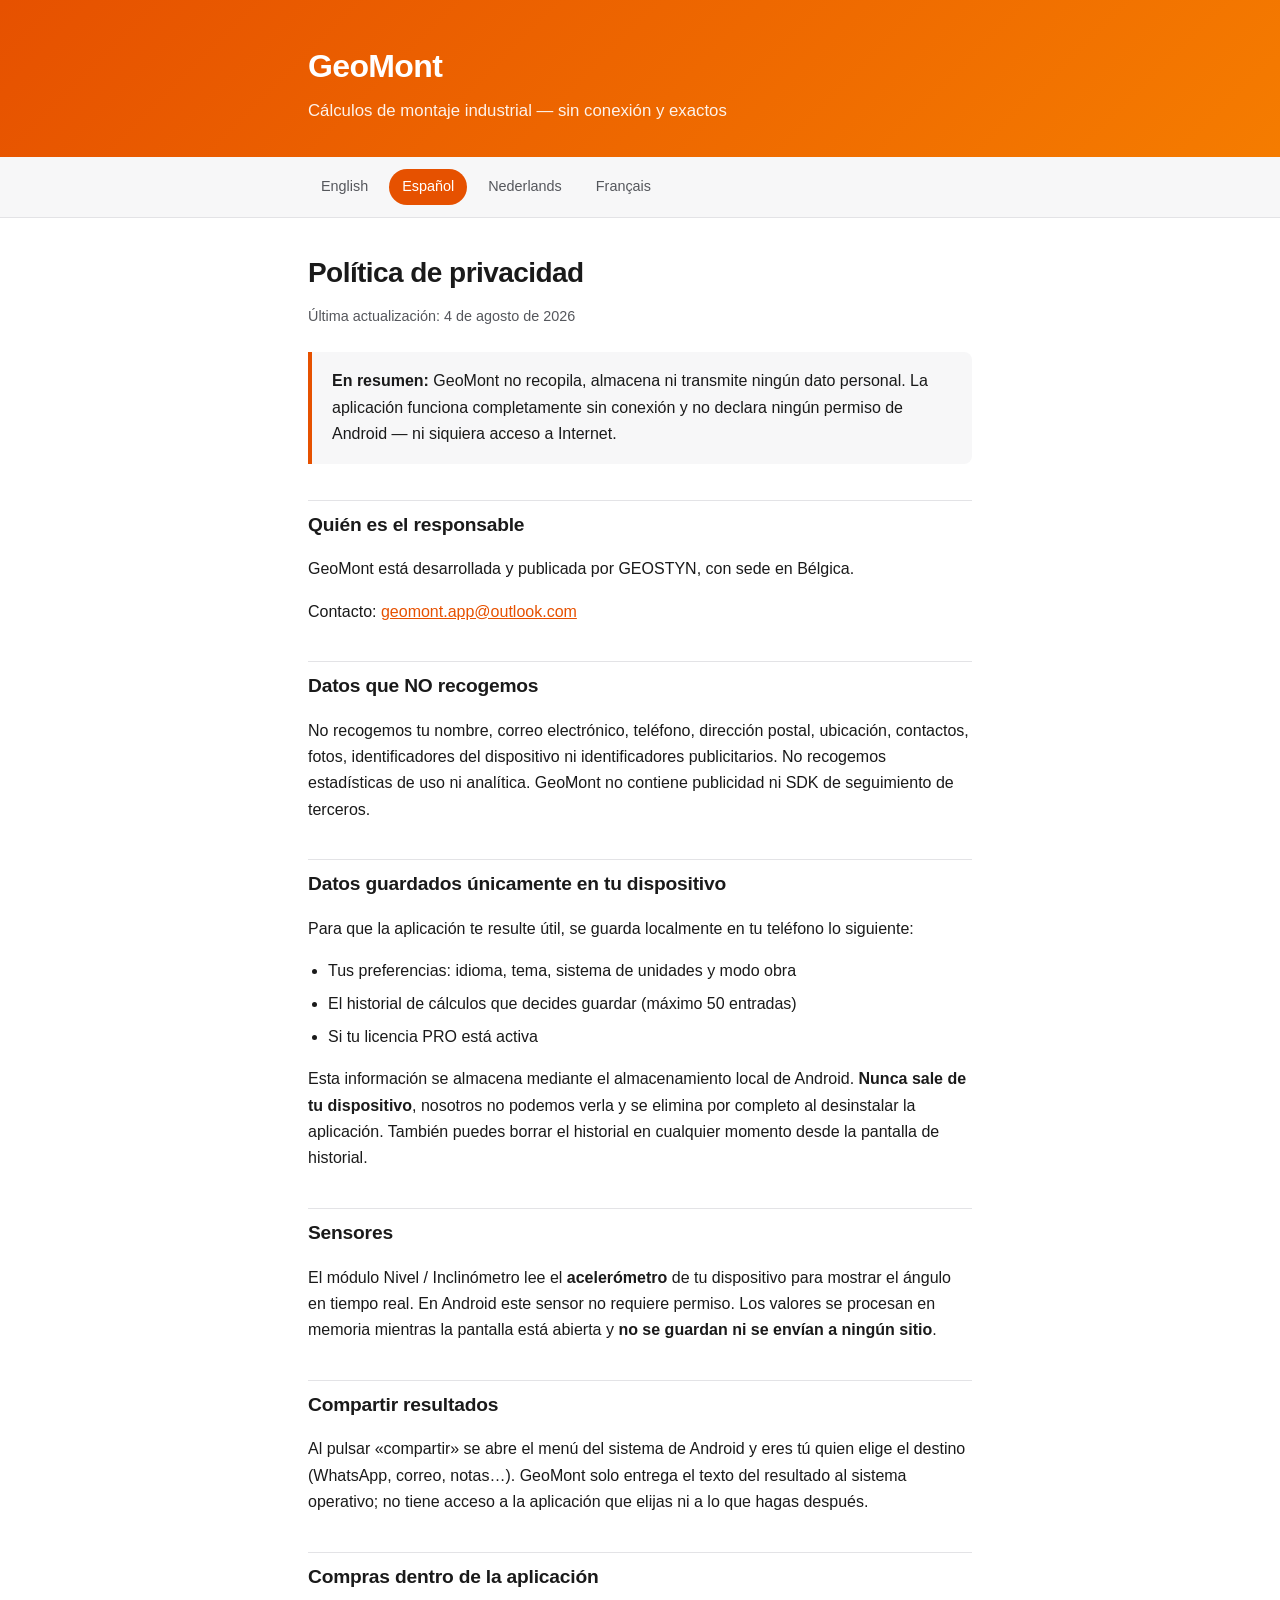
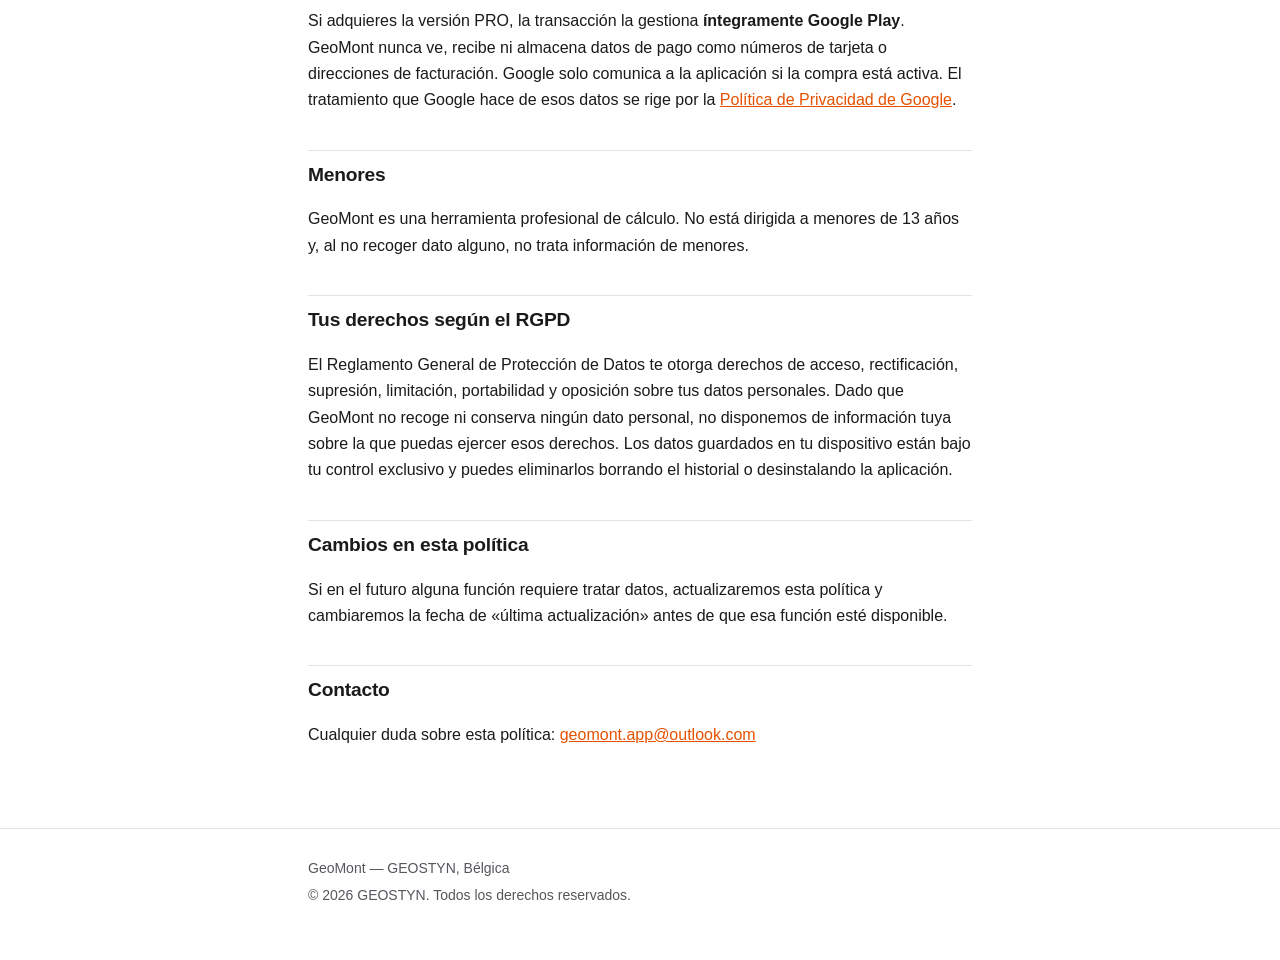
==== es.html @ 4f757c9f "Politica de privacidad de GeoMont en EN/ES/NL/FR Sitio estatico para GitHub Pages. Requisito obligat" ====
<!doctype html>
<html lang="es">
<head>
<meta charset="utf-8">
<meta name="viewport" content="width=device-width, initial-scale=1">
<title>GeoMont — Política de privacidad</title>
<meta name="description" content="Política de privacidad de GeoMont, la calculadora de montaje industrial sin conexión. GeoMont no recoge ningún dato personal.">
<link rel="stylesheet" href="style.css">
</head>
<body>

<header>
  <div class="wrap">
    <p class="brand">GeoMont</p>
    <p class="tagline">Cálculos de montaje industrial — sin conexión y exactos</p>
  </div>
</header>

<nav>
  <div class="wrap">
    <a href="index.html">English</a>
    <a href="es.html" aria-current="page">Español</a>
    <a href="nl.html">Nederlands</a>
    <a href="fr.html">Français</a>
  </div>
</nav>

<main>
  <div class="wrap">
    <h1>Política de privacidad</h1>
    <p class="updated">Última actualización: 4 de agosto de 2026</p>

    <div class="callout">
      <p><strong>En resumen:</strong> GeoMont no recopila, almacena ni transmite ningún dato personal. La aplicación funciona completamente sin conexión y no declara ningún permiso de Android — ni siquiera acceso a Internet.</p>
    </div>

    <h2>Quién es el responsable</h2>
    <p>GeoMont está desarrollada y publicada por GEOSTYN, con sede en Bélgica.</p>
    <p>Contacto: <a href="mailto:geomont.app@outlook.com">geomont.app@outlook.com</a></p>

    <h2>Datos que NO recogemos</h2>
    <p>No recogemos tu nombre, correo electrónico, teléfono, dirección postal, ubicación, contactos, fotos, identificadores del dispositivo ni identificadores publicitarios. No recogemos estadísticas de uso ni analítica. GeoMont no contiene publicidad ni SDK de seguimiento de terceros.</p>

    <h2>Datos guardados únicamente en tu dispositivo</h2>
    <p>Para que la aplicación te resulte útil, se guarda localmente en tu teléfono lo siguiente:</p>
    <ul>
      <li>Tus preferencias: idioma, tema, sistema de unidades y modo obra</li>
      <li>El historial de cálculos que decides guardar (máximo 50 entradas)</li>
      <li>Si tu licencia PRO está activa</li>
    </ul>
    <p>Esta información se almacena mediante el almacenamiento local de Android. <strong>Nunca sale de tu dispositivo</strong>, nosotros no podemos verla y se elimina por completo al desinstalar la aplicación. También puedes borrar el historial en cualquier momento desde la pantalla de historial.</p>

    <h2>Sensores</h2>
    <p>El módulo Nivel / Inclinómetro lee el <strong>acelerómetro</strong> de tu dispositivo para mostrar el ángulo en tiempo real. En Android este sensor no requiere permiso. Los valores se procesan en memoria mientras la pantalla está abierta y <strong>no se guardan ni se envían a ningún sitio</strong>.</p>

    <h2>Compartir resultados</h2>
    <p>Al pulsar «compartir» se abre el menú del sistema de Android y eres tú quien elige el destino (WhatsApp, correo, notas…). GeoMont solo entrega el texto del resultado al sistema operativo; no tiene acceso a la aplicación que elijas ni a lo que hagas después.</p>

    <h2>Compras dentro de la aplicación</h2>
    <p>Si adquieres la versión PRO, la transacción la gestiona <strong>íntegramente Google Play</strong>. GeoMont nunca ve, recibe ni almacena datos de pago como números de tarjeta o direcciones de facturación. Google solo comunica a la aplicación si la compra está activa. El tratamiento que Google hace de esos datos se rige por la <a href="https://policies.google.com/privacy">Política de Privacidad de Google</a>.</p>

    <h2>Menores</h2>
    <p>GeoMont es una herramienta profesional de cálculo. No está dirigida a menores de 13 años y, al no recoger dato alguno, no trata información de menores.</p>

    <h2>Tus derechos según el RGPD</h2>
    <p>El Reglamento General de Protección de Datos te otorga derechos de acceso, rectificación, supresión, limitación, portabilidad y oposición sobre tus datos personales. Dado que GeoMont no recoge ni conserva ningún dato personal, no disponemos de información tuya sobre la que puedas ejercer esos derechos. Los datos guardados en tu dispositivo están bajo tu control exclusivo y puedes eliminarlos borrando el historial o desinstalando la aplicación.</p>

    <h2>Cambios en esta política</h2>
    <p>Si en el futuro alguna función requiere tratar datos, actualizaremos esta política y cambiaremos la fecha de «última actualización» antes de que esa función esté disponible.</p>

    <h2>Contacto</h2>
    <p>Cualquier duda sobre esta política: <a href="mailto:geomont.app@outlook.com">geomont.app@outlook.com</a></p>
  </div>
</main>

<footer>
  <div class="wrap">
    <p>GeoMont — GEOSTYN, Bélgica</p>
    <p>© 2026 GEOSTYN. Todos los derechos reservados.</p>
  </div>
</footer>

</body>
</html>
---- style.css ----
:root {
  --orange: #E65100;
  --orange-light: #F57C00;
  --bg: #ffffff;
  --surface: #f7f7f8;
  --text: #1a1a1a;
  --text-soft: #55575c;
  --border: #e3e3e6;
}

@media (prefers-color-scheme: dark) {
  :root {
    --bg: #131316;
    --surface: #1c1c20;
    --text: #ececee;
    --text-soft: #a8a9ad;
    --border: #2c2c31;
  }
}

* { box-sizing: border-box; }

body {
  margin: 0;
  background: var(--bg);
  color: var(--text);
  font-family: -apple-system, BlinkMacSystemFont, "Segoe UI", Roboto, Helvetica, Arial, sans-serif;
  line-height: 1.65;
  -webkit-font-smoothing: antialiased;
}

header {
  background: linear-gradient(135deg, var(--orange) 0%, var(--orange-light) 100%);
  color: #fff;
  padding: 2.5rem 1.25rem 2rem;
}

.wrap {
  max-width: 44rem;
  margin: 0 auto;
  padding: 0 1.25rem;
}

header .wrap { padding: 0 1.25rem; }

.brand {
  font-size: 2rem;
  font-weight: 700;
  letter-spacing: -0.02em;
  margin: 0 0 0.25rem;
}

.tagline {
  margin: 0;
  opacity: 0.92;
  font-size: 1.05rem;
}

nav {
  background: var(--surface);
  border-bottom: 1px solid var(--border);
  padding: 0.75rem 0;
}

nav .wrap {
  display: flex;
  flex-wrap: wrap;
  gap: 0.5rem;
}

nav a {
  color: var(--text-soft);
  text-decoration: none;
  font-size: 0.9rem;
  font-weight: 500;
  padding: 0.35rem 0.75rem;
  border-radius: 999px;
  border: 1px solid transparent;
}

nav a:hover {
  color: var(--orange);
  border-color: var(--border);
}

nav a[aria-current="page"] {
  background: var(--orange);
  color: #fff;
}

main { padding: 2rem 0 4rem; }

h1 {
  font-size: 1.75rem;
  letter-spacing: -0.02em;
  margin: 0 0 0.5rem;
}

h2 {
  font-size: 1.2rem;
  margin: 2.25rem 0 0.6rem;
  padding-top: 0.5rem;
  border-top: 1px solid var(--border);
  letter-spacing: -0.01em;
}

.updated {
  color: var(--text-soft);
  font-size: 0.9rem;
  margin: 0 0 1.5rem;
}

.callout {
  background: var(--surface);
  border-left: 4px solid var(--orange);
  border-radius: 0 8px 8px 0;
  padding: 1rem 1.25rem;
  margin: 1.5rem 0;
}

.callout p { margin: 0; }

ul { padding-left: 1.25rem; }
li { margin-bottom: 0.4rem; }

a { color: var(--orange); }

strong { font-weight: 650; }

footer {
  border-top: 1px solid var(--border);
  color: var(--text-soft);
  font-size: 0.875rem;
  padding: 1.5rem 0 3rem;
}

footer p { margin: 0.25rem 0; }
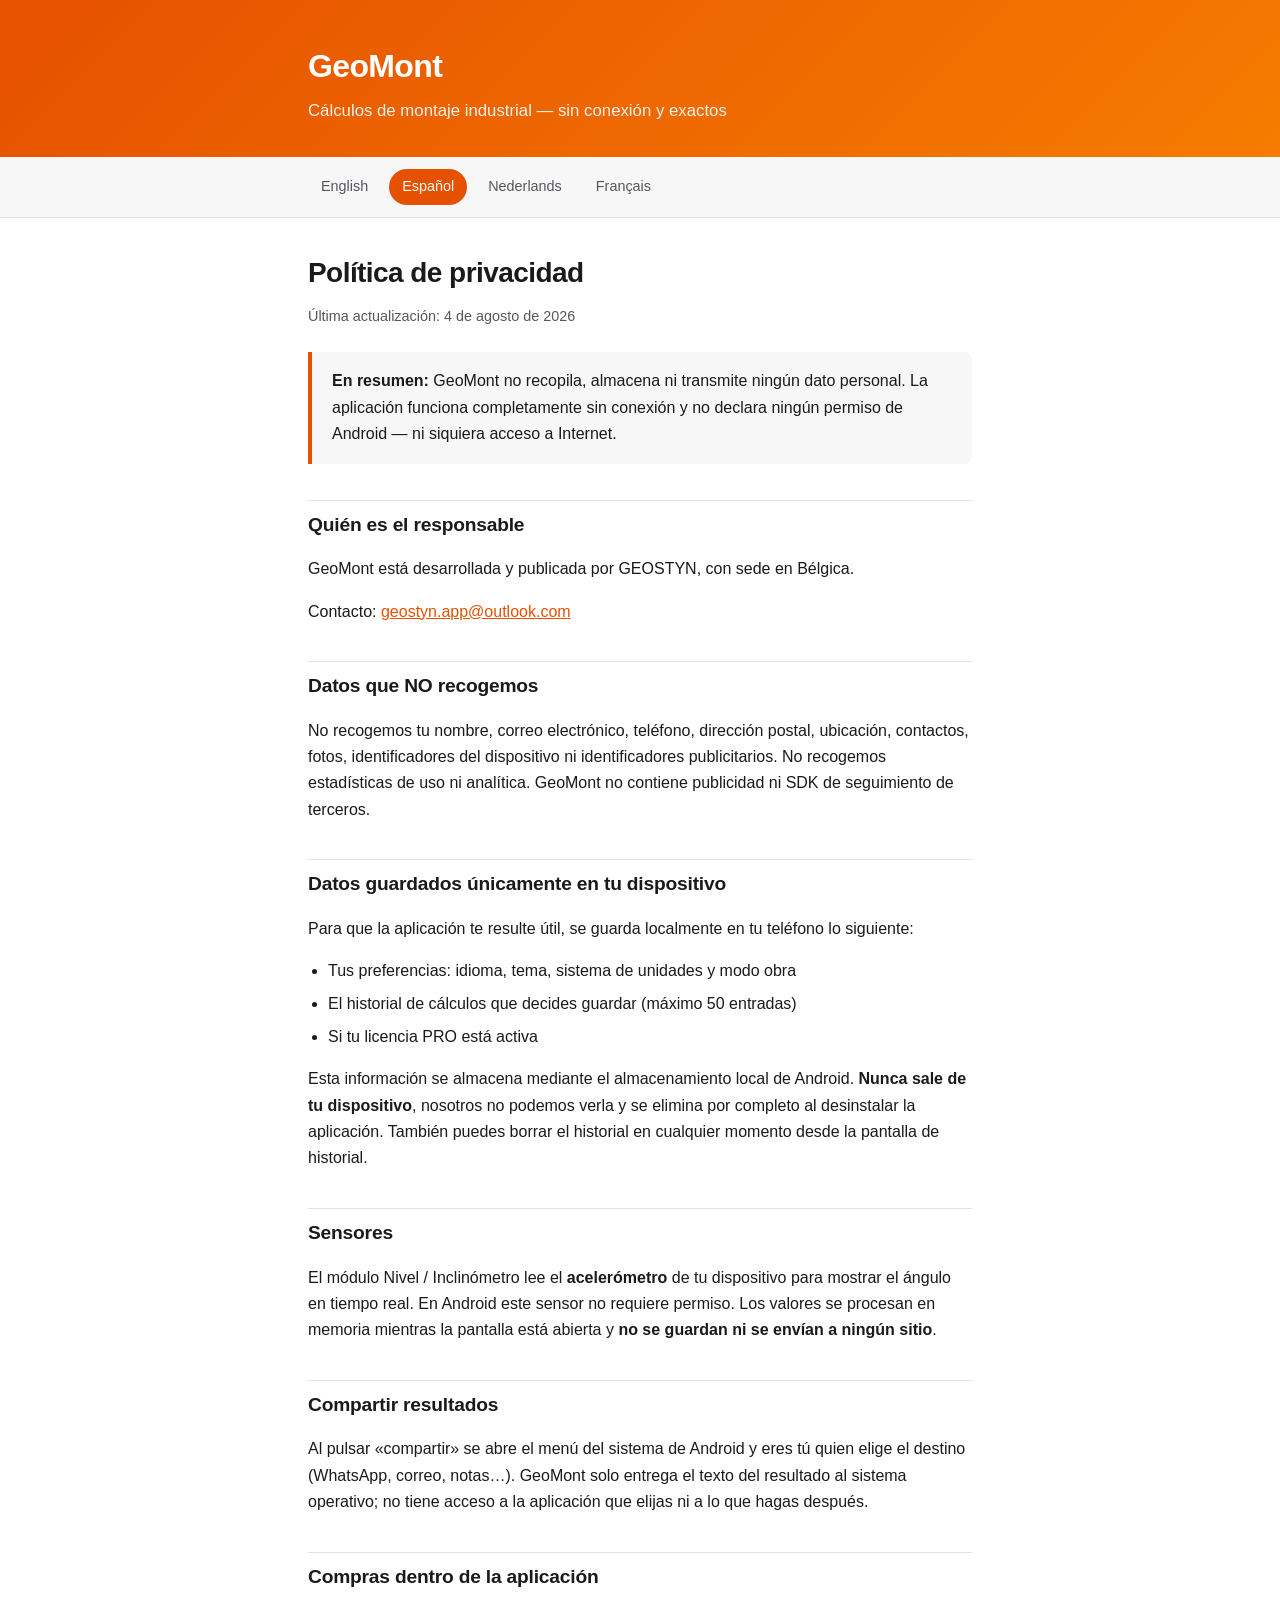
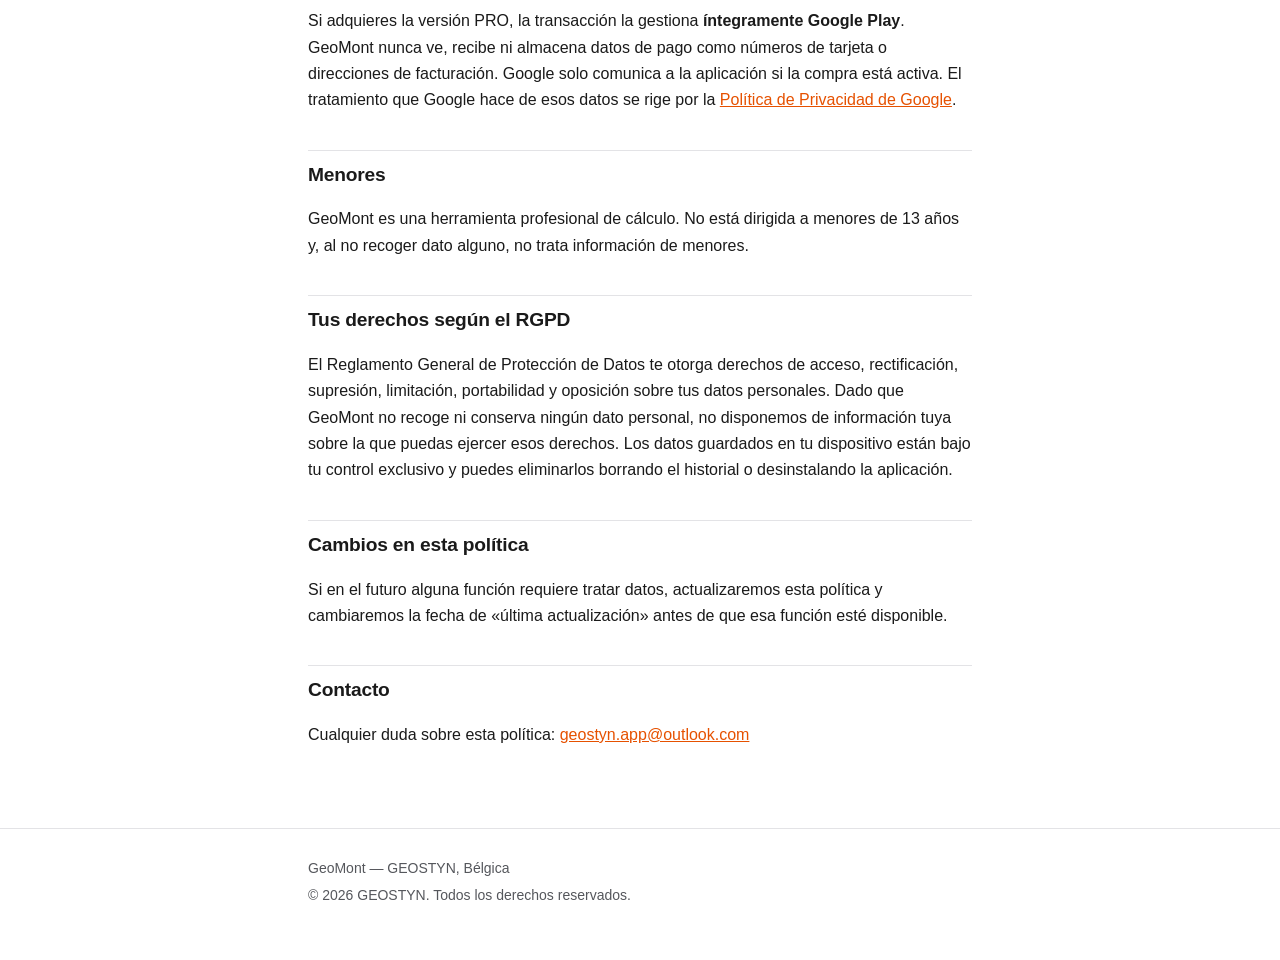
==== commit eb9759ac: "Email de contacto definitivo: geostyn.app@outlook.com Co-Authored-By: Claude Opus 5 <noreply@anthrop" ====
--- a/es.html
+++ b/es.html
@@ -36,7 +36,7 @@
 
     <h2>Quién es el responsable</h2>
     <p>GeoMont está desarrollada y publicada por GEOSTYN, con sede en Bélgica.</p>
-    <p>Contacto: <a href="mailto:geomont.app@outlook.com">geomont.app@outlook.com</a></p>
+    <p>Contacto: <a href="mailto:geostyn.app@outlook.com">geostyn.app@outlook.com</a></p>
 
     <h2>Datos que NO recogemos</h2>
     <p>No recogemos tu nombre, correo electrónico, teléfono, dirección postal, ubicación, contactos, fotos, identificadores del dispositivo ni identificadores publicitarios. No recogemos estadísticas de uso ni analítica. GeoMont no contiene publicidad ni SDK de seguimiento de terceros.</p>
@@ -69,7 +69,7 @@
     <p>Si en el futuro alguna función requiere tratar datos, actualizaremos esta política y cambiaremos la fecha de «última actualización» antes de que esa función esté disponible.</p>
 
     <h2>Contacto</h2>
-    <p>Cualquier duda sobre esta política: <a href="mailto:geomont.app@outlook.com">geomont.app@outlook.com</a></p>
+    <p>Cualquier duda sobre esta política: <a href="mailto:geostyn.app@outlook.com">geostyn.app@outlook.com</a></p>
   </div>
 </main>
 
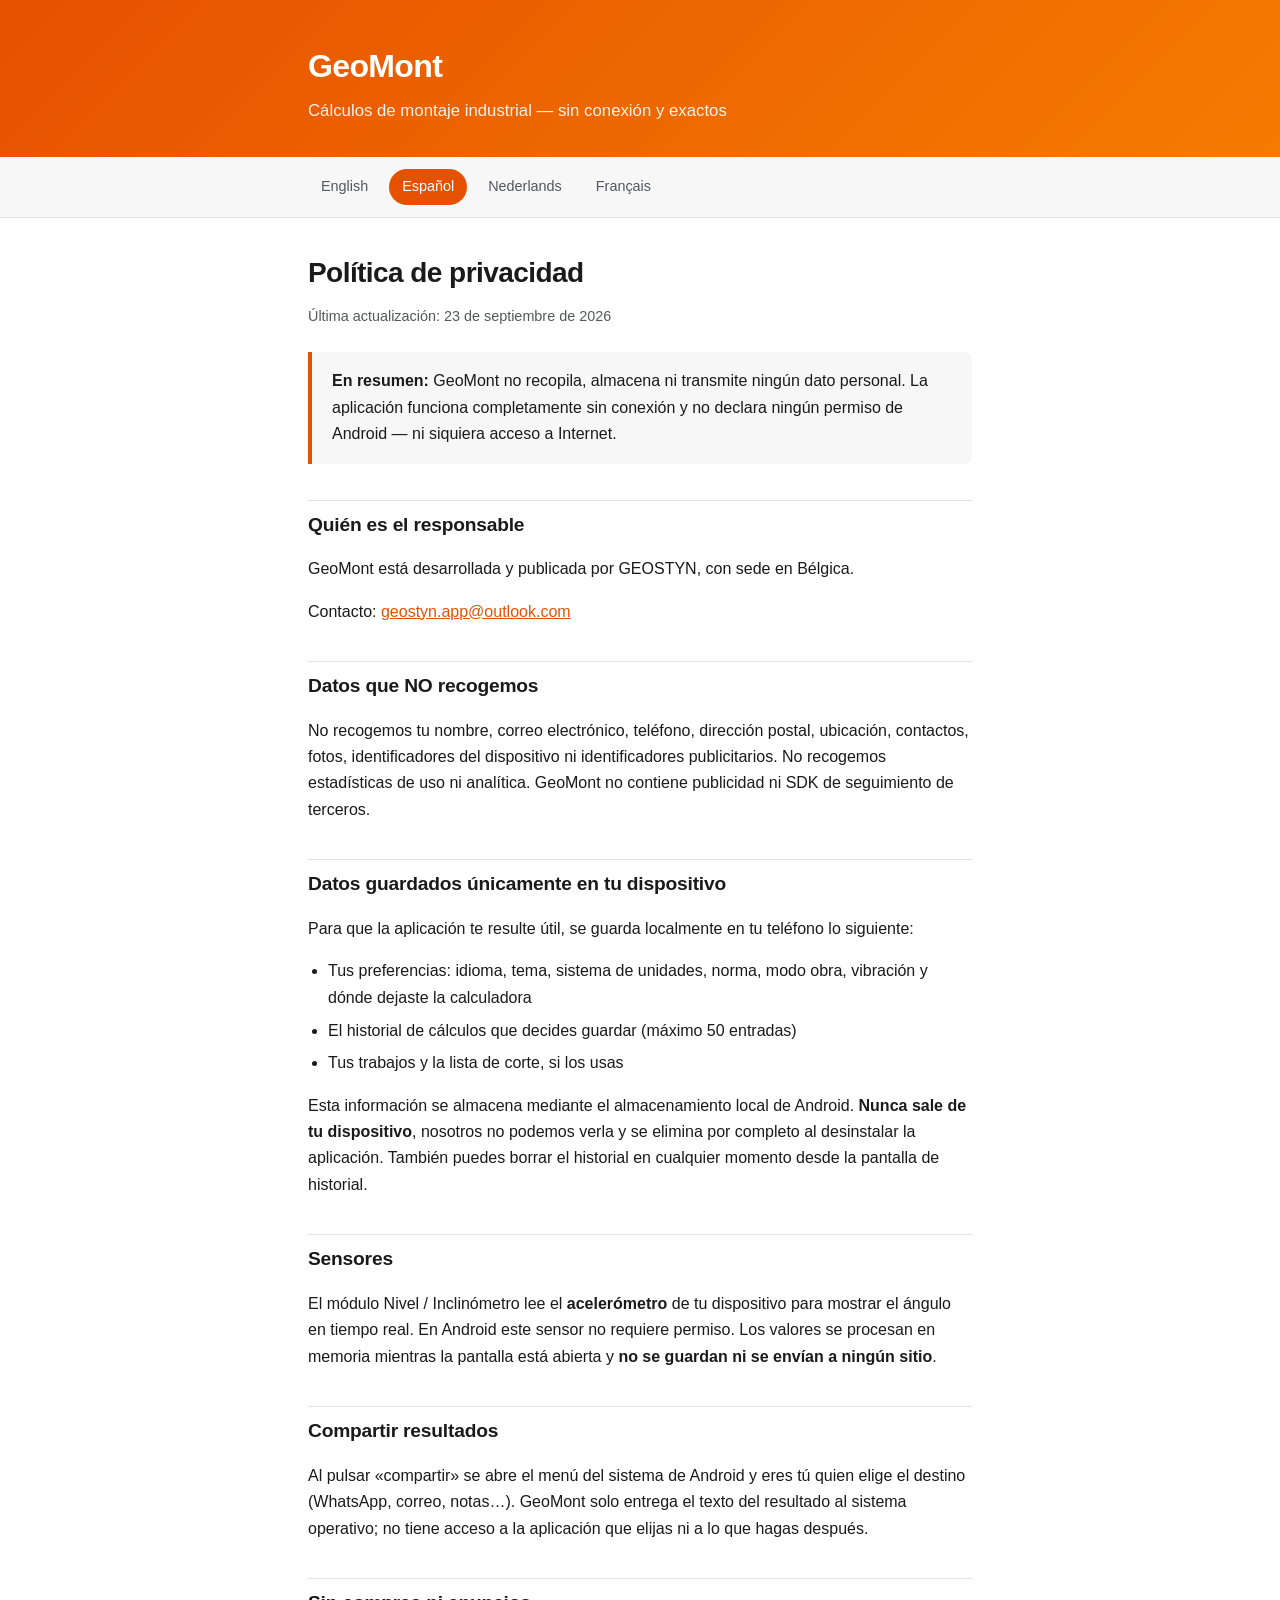
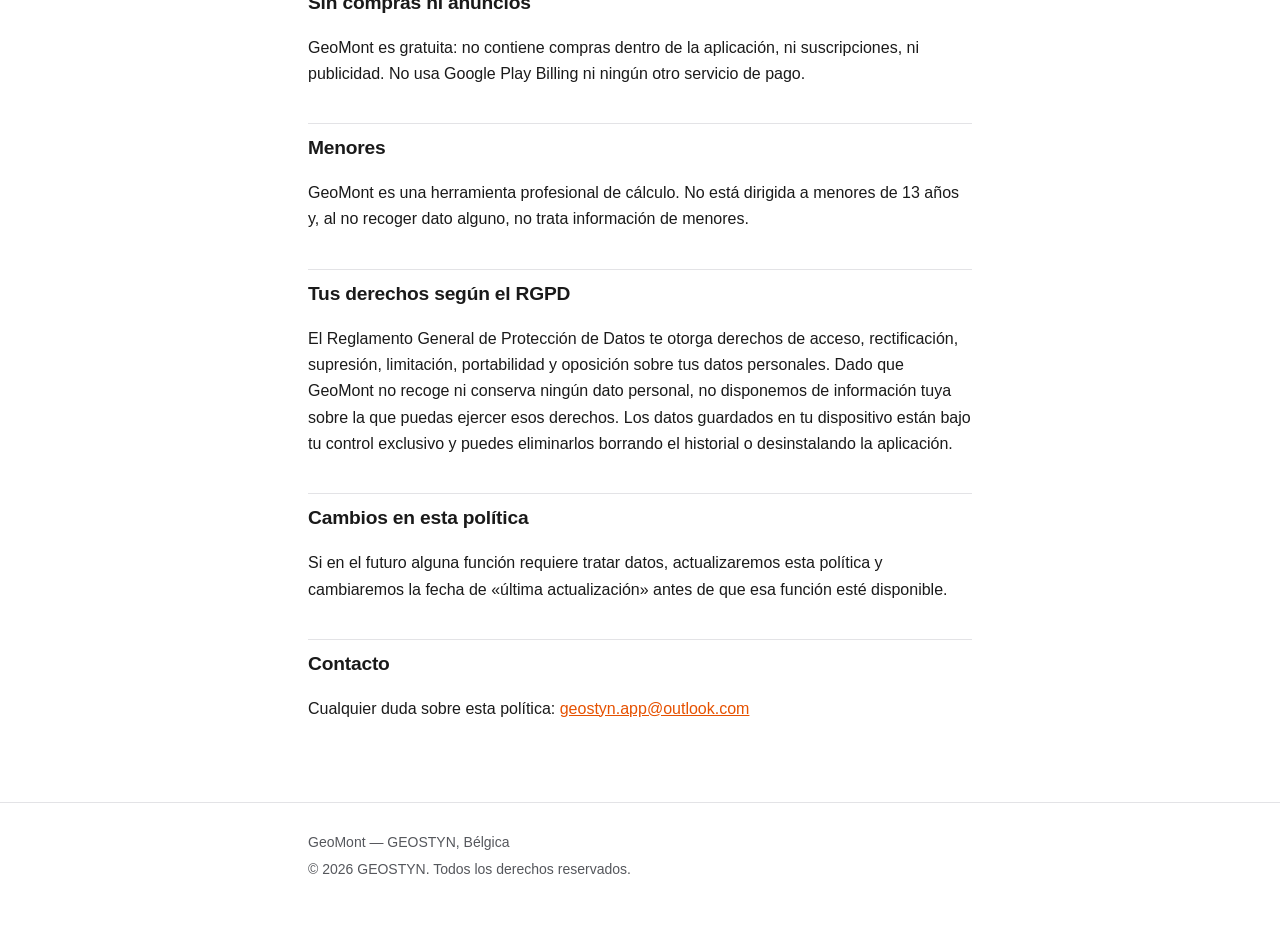
==== commit f0ff29b9: "Política de privacidad: GeoMont gratis, sin compras (1.2.0) Fuera la licencia PRO y la sección de co" ====
--- a/es.html
+++ b/es.html
@@ -28,7 +28,7 @@
 <main>
   <div class="wrap">
     <h1>Política de privacidad</h1>
-    <p class="updated">Última actualización: 4 de agosto de 2026</p>
+    <p class="updated">Última actualización: 23 de septiembre de 2026</p>
 
     <div class="callout">
       <p><strong>En resumen:</strong> GeoMont no recopila, almacena ni transmite ningún dato personal. La aplicación funciona completamente sin conexión y no declara ningún permiso de Android — ni siquiera acceso a Internet.</p>
@@ -44,9 +44,9 @@
     <h2>Datos guardados únicamente en tu dispositivo</h2>
     <p>Para que la aplicación te resulte útil, se guarda localmente en tu teléfono lo siguiente:</p>
     <ul>
-      <li>Tus preferencias: idioma, tema, sistema de unidades y modo obra</li>
+      <li>Tus preferencias: idioma, tema, sistema de unidades, norma, modo obra, vibración y dónde dejaste la calculadora</li>
       <li>El historial de cálculos que decides guardar (máximo 50 entradas)</li>
-      <li>Si tu licencia PRO está activa</li>
+      <li>Tus trabajos y la lista de corte, si los usas</li>
     </ul>
     <p>Esta información se almacena mediante el almacenamiento local de Android. <strong>Nunca sale de tu dispositivo</strong>, nosotros no podemos verla y se elimina por completo al desinstalar la aplicación. También puedes borrar el historial en cualquier momento desde la pantalla de historial.</p>
 
@@ -56,8 +56,8 @@
     <h2>Compartir resultados</h2>
     <p>Al pulsar «compartir» se abre el menú del sistema de Android y eres tú quien elige el destino (WhatsApp, correo, notas…). GeoMont solo entrega el texto del resultado al sistema operativo; no tiene acceso a la aplicación que elijas ni a lo que hagas después.</p>
 
-    <h2>Compras dentro de la aplicación</h2>
-    <p>Si adquieres la versión PRO, la transacción la gestiona <strong>íntegramente Google Play</strong>. GeoMont nunca ve, recibe ni almacena datos de pago como números de tarjeta o direcciones de facturación. Google solo comunica a la aplicación si la compra está activa. El tratamiento que Google hace de esos datos se rige por la <a href="https://policies.google.com/privacy">Política de Privacidad de Google</a>.</p>
+    <h2>Sin compras ni anuncios</h2>
+    <p>GeoMont es gratuita: no contiene compras dentro de la aplicación, ni suscripciones, ni publicidad. No usa Google Play Billing ni ningún otro servicio de pago.</p>
 
     <h2>Menores</h2>
     <p>GeoMont es una herramienta profesional de cálculo. No está dirigida a menores de 13 años y, al no recoger dato alguno, no trata información de menores.</p>
